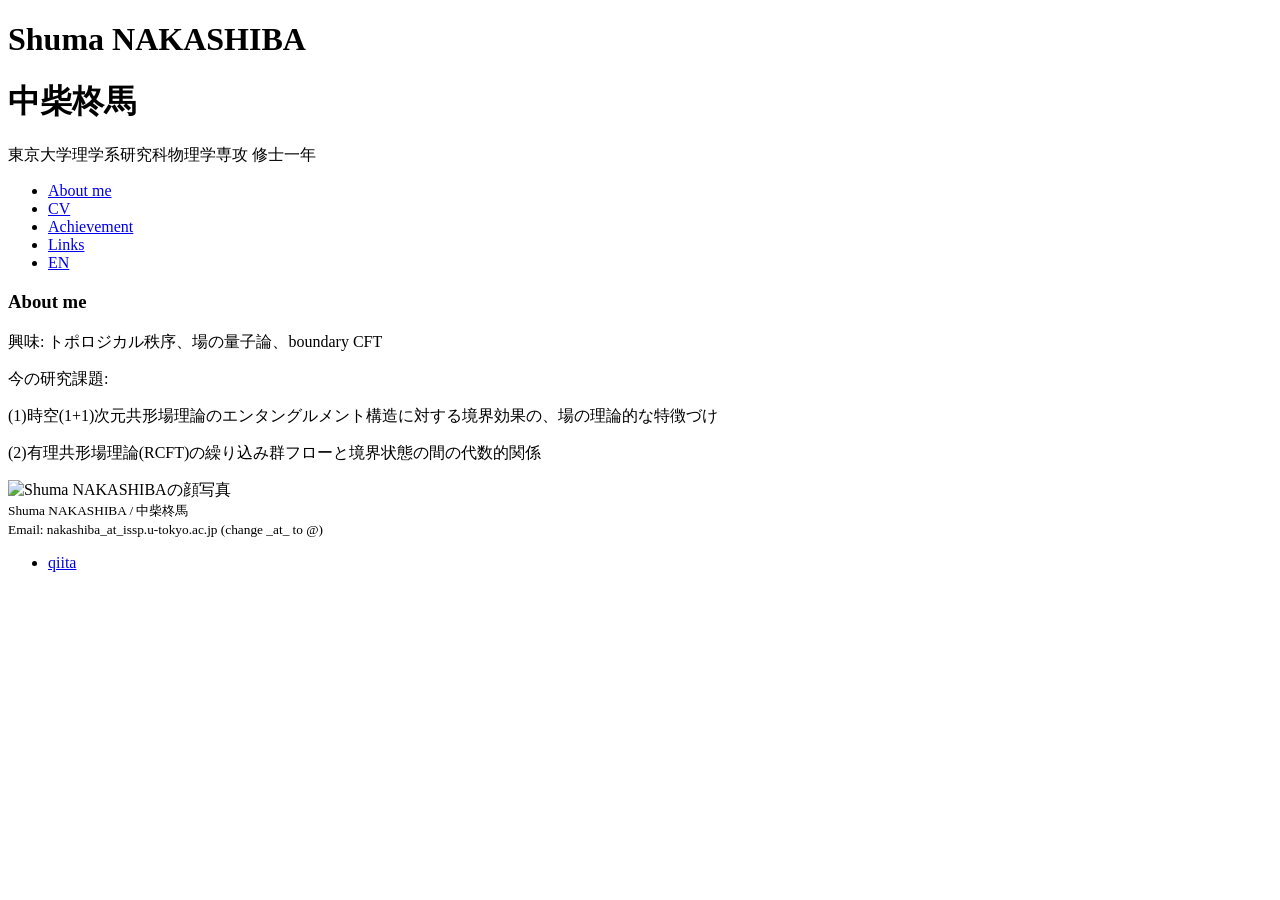
==== index.html @ 8781d97a "Add initial HTML structure for personal webpage" ====
<!DOCTYPE html>
<html lang="ja">
<head>
    <meta charset="UTF-8">
    <meta name="description" content="Shuma NAKASHIBA's webpage">
    <meta name="viewport" content="width=device-width, initial-scale=1.0">
    <title>Shuma NAKASHIBA - About me</title>
    <link rel="stylesheet" href="css/nayustyle2.css">
</head>
<body>
    <header>
        <h1>Shuma NAKASHIBA</h1>
        <h1>中柴柊馬</h1>
        <p>東京大学理学系研究科物理学専攻 修士一年　</p>
        <nav>
            <ul style="flex-wrap: wrap;">
                <li><a href="index.html" class="btn">About me</a></li>
                <li><a href="cv.html" class="btn">CV</a></li>
                <li><a href="achievement.html" class="btn">Achievement</a></li>
                <li><a href="links.html" class="btn2">Links</a></li>
                <li><a href="english.html" class="btn">EN</a></li>
            </ul>
        </nav>
    </header>

    <div id="contents">
        <main>
            <section id="about">
                <h3>About me</h3>
                <div class="profile-container">
                    <div class="profile-text">
                        <p>興味: トポロジカル秩序、場の量子論、boundary CFT </p>
                        <p>今の研究課題:</p>
                        <p>(1)時空(1+1)次元共形場理論のエンタングルメント構造に対する境界効果の、場の理論的な特徴づけ</p>
                        <p>(2)有理共形場理論(RCFT)の繰り込み群フローと境界状態の間の代数的関係</p>
                    </div>
                    <div class="profile-image">
                        <img src="face.jpg" alt="Shuma NAKASHIBAの顔写真">
                    </div>
                </div>
            </section>
        </main>
    </div>

    <footer>
        <small>Shuma NAKASHIBA / 中柴柊馬 <br>
        Email: nakashiba_at_issp.u-tokyo.ac.jp (change _at_ to @)</small>
    </footer>
    <div class="pagetop"><a href="#"><i class="fas fa-angle-double-up"></i></a></div>

    <div id="menubar">
        <nav>
            <ul>
                <li><a href="https://qiita.com/shunakashure1">qiita</a></li>
            </ul>
        </nav>
    </div>
    <div id="menubar_hdr">
        <span></span><span></span><span></span>
    </div>

    <script src="https://ajax.googleapis.com/ajax/libs/jquery/3.6.0/jquery.min.js"></script>
    <script src="js/main.js"></script>
</body>
</html>
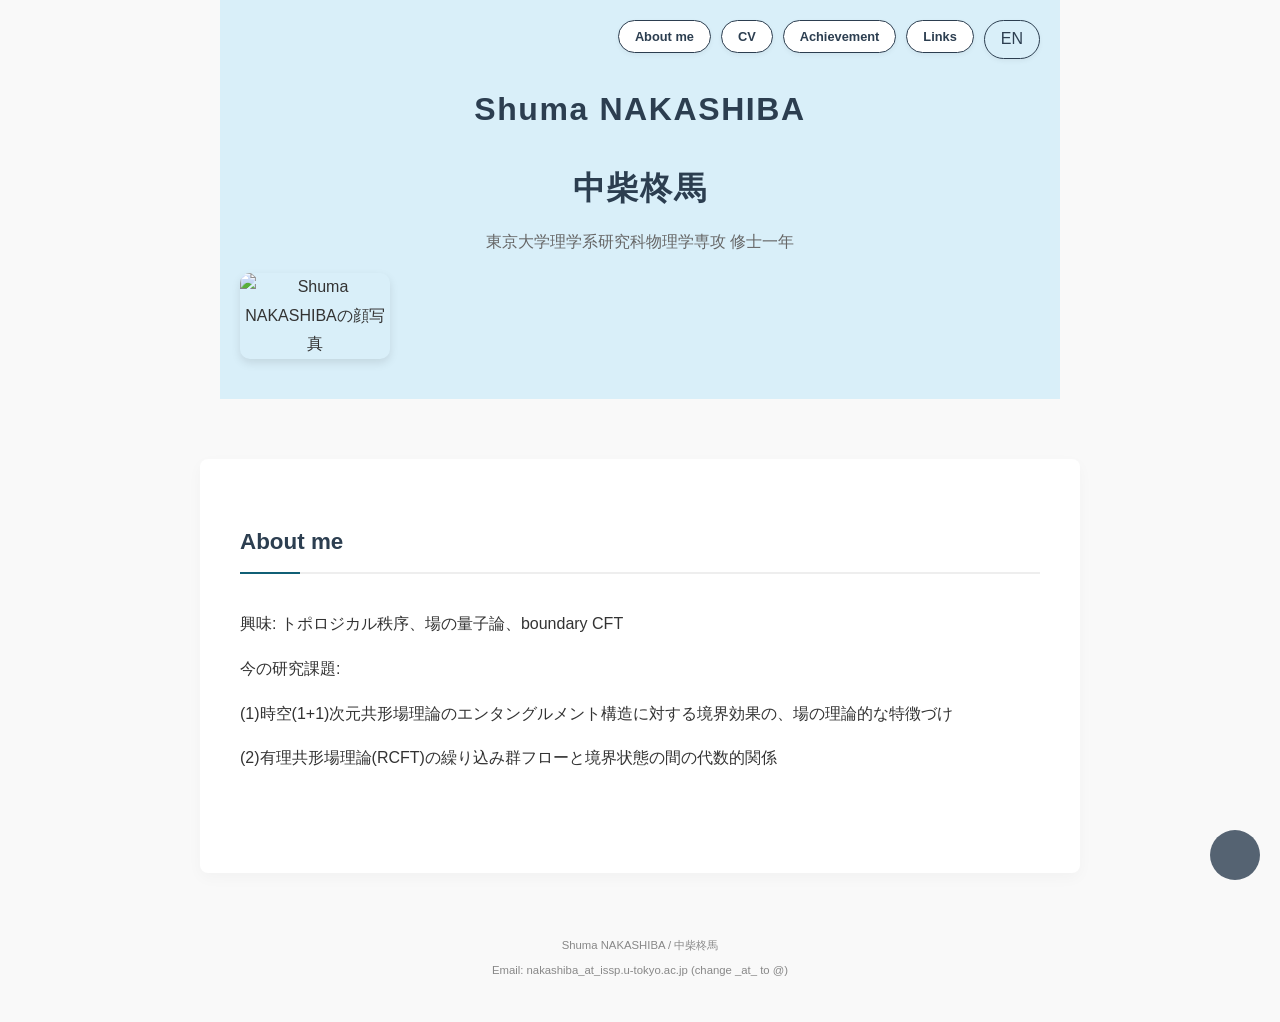
==== commit 9b6121ac: "modify miscs" ====
--- a/index.html
+++ b/index.html
@@ -17,10 +17,13 @@
                 <li><a href="index.html" class="btn">About me</a></li>
                 <li><a href="cv.html" class="btn">CV</a></li>
                 <li><a href="achievement.html" class="btn">Achievement</a></li>
-                <li><a href="links.html" class="btn2">Links</a></li>
-                <li><a href="english.html" class="btn">EN</a></li>
+                <li><a href="links.html" class="btn">Links</a></li>
+                <li><a href="english.html" class="btn2">EN</a></li>
             </ul>
         </nav>
+        <div class="profile-image">
+                <img src="face.jpg" alt="Shuma NAKASHIBAの顔写真">
+        </div>
     </header>
 
     <div id="contents">
@@ -33,9 +36,6 @@
                         <p>今の研究課題:</p>
                         <p>(1)時空(1+1)次元共形場理論のエンタングルメント構造に対する境界効果の、場の理論的な特徴づけ</p>
                         <p>(2)有理共形場理論(RCFT)の繰り込み群フローと境界状態の間の代数的関係</p>
-                    </div>
-                    <div class="profile-image">
-                        <img src="face.jpg" alt="Shuma NAKASHIBAの顔写真">
                     </div>
                 </div>
             </section>
--- a/css/nayustyle2.css
+++ b/css/nayustyle2.css
@@ -0,0 +1,257 @@
+@charset "UTF-8";
+
+/* =========================================
+   ベーススタイル
+   ========================================= */
+:root {
+    --primary-color: #2c3e50;
+    --accent-color: #105F75;
+    --bg-color: #f9f9f9;
+    --surface-color: #ffffff;
+    --text-color: #333333;
+    --font-base: "Helvetica Neue", Arial, sans-serif;
+}
+
+body {
+    font-family: var(--font-base);
+    color: var(--text-color);
+    background-color: var(--bg-color);
+    line-height: 1.8;
+    margin: 0;
+    padding: 0;
+}
+
+a {
+    color: var(--accent-color);
+    text-decoration: none;
+    transition: color 0.3s;
+}
+
+a:hover {
+    text-decoration: underline;
+}
+
+/* =========================================
+   ヘッダー (Header) - 右上配置設定を追加
+   ========================================= */
+header {
+    /* 子要素(nav)を絶対配置するための基準点にします */
+    position: relative; 
+    background-color: #D9EFF9;
+    max-width: 800px;
+    margin: 0 auto 60px;
+    padding: 60px 20px 40px;
+    text-align: center;
+}
+
+header h1 {
+    font-size: 2rem;
+    color: var(--primary-color);
+    margin-bottom: 10px;
+    letter-spacing: 0.05em;
+}
+
+header p {
+    font-size: 1rem;
+    color: #666;
+    margin-top: 0;
+}
+
+/* ナビゲーション（ボタンエリア） */
+header nav ul {
+    list-style: none;
+    padding: 0;
+    margin: 0;
+    display: flex;
+    justify-content: center;
+    gap: 10px; /* ボタン同士の間隔も少し狭く */
+}
+
+/* ★ PC画面（幅600px以上）でのみ「右上」に固定する設定 */
+@media (min-width: 600px) {
+    header nav {
+        position: absolute; /* 絶対配置 */
+        top: 20px;          /* 上端からの距離 */
+        right: 20px;        /* 右端からの距離 */
+    }
+}
+
+/* スマホ画面（幅600px未満）ではタイトルの下に配置（重なり防止） */
+@media (max-width: 599px) {
+    header nav {
+        margin-top: 20px; /* タイトルとの隙間 */
+    }
+}
+
+/* =========================================
+   ★ アニメーション付きボタン (.btn) - 小さく修正
+   ========================================= */
+.btn {
+    display: inline-block;
+    
+    /* サイズを小さく調整 */
+    padding: 4px 16px;    /* 内側の余白を減らす */
+    font-size: 0.8rem;    /* 文字サイズを小さく */
+    
+    background-color: #fff;
+    color: var(--primary-color);
+    border: 1px solid var(--primary-color);
+    border-radius: 50px;
+    font-weight: bold;
+    text-decoration: none !important;
+    
+    /* アニメーション設定 */
+    transition: all 0.3s ease;
+    box-shadow: 0 2px 5px rgba(0,0,0,0.05);
+}
+
+.btn2 {
+    display: inline-block;
+    
+    /* サイズを小さく調整 */
+    padding: 4px 16px;    /* 内側の余白を減らす */
+    font-size: 1.0rem;    /* 文字サイズを小さく */
+    
+    color: var(--primary-color);
+    border: 0.5px solid var(--primary-color);
+    border-radius: 50px;
+    text-decoration: none !important;
+    
+    /* アニメーション設定 */
+    transition: all 0.3s ease;
+    box-shadow: 0 2px 5px rgba(0,0,0,0.05);
+}
+
+/* ホバー時の変化（維持） */
+.btn:hover {
+    background-color: var(--primary-color);
+    color: #fff;
+    transform: translateY(-2px); /* 浮き上がり幅も少し控えめに */
+    box-shadow: 0 4px 10px rgba(0,0,0,0.2);
+}
+
+.btn2:hover {
+    color: #fff;
+    transform: translateY(-2px); /* 浮き上がり幅も少し控えめに */
+    box-shadow: 0 4px 10px rgba(0,0,0,0.2);
+}
+
+/* =========================================
+   メインコンテンツ (Main)
+   ========================================= */
+#contents {
+    max-width: 800px;
+    margin: 0 auto 60px;
+    padding: 40px;
+    background-color: var(--surface-color);
+    border-radius: 8px;
+    box-shadow: 0 5px 15px rgba(0,0,0,0.03);
+}
+
+/* スマホ対応 */
+@media (max-width: 600px) {
+    header, #contents {
+        padding-left: 15px;
+        padding-right: 15px;
+    }
+    #contents {
+        padding: 20px;
+    }
+}
+
+section { margin-bottom: 50px; }
+
+h3 {
+    font-size: 1.4rem;
+    color: var(--primary-color);
+    border-bottom: 2px solid #eee;
+    padding-bottom: 10px;
+    margin-bottom: 20px;
+    position: relative;
+}
+
+h3::after {
+    content: '';
+    position: absolute;
+    bottom: -2px;
+    left: 0;
+    width: 60px;
+    height: 2px;
+    background-color: var(--accent-color);
+}
+
+section p { margin-bottom: 10px; }
+section p a { font-weight: 500; }
+
+footer {
+    max-width: 800px;
+    margin: 0 auto;
+    text-align: center;
+    padding-bottom: 40px;
+    color: #888;
+    font-size: 0.85rem;
+}
+
+/* ページトップボタンなど */
+.pagetop {
+    position: fixed;
+    bottom: 20px;
+    right: 20px;
+}
+.pagetop a {
+    display: block;
+    width: 50px;
+    height: 50px;
+    background: var(--primary-color);
+    color: #fff;
+    text-align: center;
+    line-height: 50px;
+    border-radius: 50%;
+    opacity: 0.8;
+    transition: opacity 0.3s;
+}
+.pagetop a:hover { opacity: 1; }
+
+#menubar { display: none; }
+
+/* =========================================
+   プロフィールエリア (Profile Container)
+   ========================================= */
+.profile-container {
+    display: flex;
+    align-items: center; /* 縦方向の中央揃え */
+    gap: 30px;           /* テキストと写真の間の余白 */
+    flex-wrap: wrap;     /* 画面が狭い時に折り返す */
+}
+
+.profile-text {
+    flex: 1;             /* 残りのスペースを埋める */
+    min-width: 250px;    /* スマホなどで折り返す基準の幅 */
+}
+
+.profile-image {
+    flex-shrink: 0;
+    width: 150px;        /* 顔写真のサイズ（お好みで調整してください） */
+    text-align: center;
+}
+
+.profile-image img {
+    width: 100%;
+    height: auto;
+    border-radius: 10px; /* ★ 50% から 15px に変更（数字を大きくするとより丸くなります） */
+    box-shadow: 0 4px 10px rgba(0,0,0,0.1);
+    object-fit: cover;
+    aspect-ratio: 1 / 1;
+}
+
+/* スマホ対応（画面幅が600px以下の場合のレイアウト） */
+@media (max-width: 600px) {
+    .profile-container {
+        /* スマホでは写真をテキストの上に配置する */
+        flex-direction: column-reverse; 
+    }
+    .profile-image {
+        margin-bottom: 20px;
+        width: 120px;    /* スマホでは少し写真を小さくする */
+    }
+}
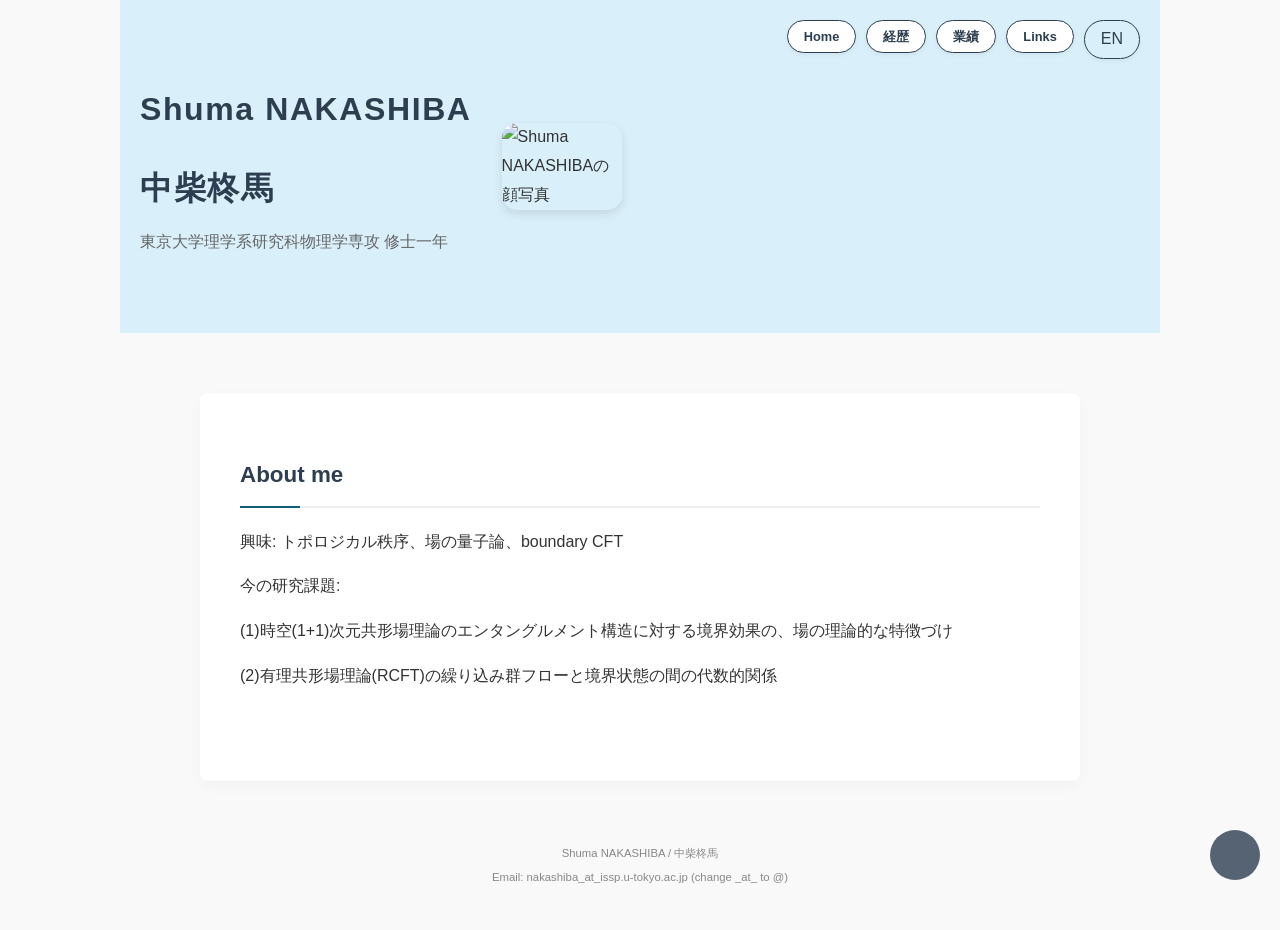
==== commit 78c27ea1: "adjust img position" ====
--- a/index.html
+++ b/index.html
@@ -9,21 +9,28 @@
 </head>
 <body>
     <header>
-        <h1>Shuma NAKASHIBA</h1>
-        <h1>中柴柊馬</h1>
-        <p>東京大学理学系研究科物理学専攻 修士一年　</p>
+        <div class="header-profile-container">
+            
+            <div class="header-profile-text">
+                <h1>Shuma NAKASHIBA</h1>
+                <h1>中柴柊馬</h1>
+                <p>東京大学理学系研究科物理学専攻 修士一年　</p>
+                </div>
+
+            <div class="header-photo">
+                <img src="face.jpg" alt="Shuma NAKASHIBAの顔写真">
+                </div>
+        </div>
+
         <nav>
             <ul style="flex-wrap: wrap;">
-                <li><a href="index.html" class="btn">About me</a></li>
-                <li><a href="cv.html" class="btn">CV</a></li>
-                <li><a href="achievement.html" class="btn">Achievement</a></li>
+                <li><a href="index.html" class="btn">Home</a></li>
+                <li><a href="cv.html" class="btn">経歴</a></li>
+                <li><a href="achievement.html" class="btn">業績</a></li>
                 <li><a href="links.html" class="btn">Links</a></li>
                 <li><a href="english.html" class="btn2">EN</a></li>
             </ul>
         </nav>
-        <div class="profile-image">
-                <img src="face.jpg" alt="Shuma NAKASHIBAの顔写真">
-        </div>
     </header>
 
     <div id="contents">
--- a/css/nayustyle2.css
+++ b/css/nayustyle2.css
@@ -215,43 +215,67 @@
 #menubar { display: none; }
 
 /* =========================================
-   プロフィールエリア (Profile Container)
-   ========================================= */
-.profile-container {
+   ヘッダー内プロフィール (Header Profile) - 新規追加
+   ========================================= */
+.header-profile-container {
     display: flex;
-    align-items: center; /* 縦方向の中央揃え */
-    gap: 30px;           /* テキストと写真の間の余白 */
-    flex-wrap: wrap;     /* 画面が狭い時に折り返す */
-}
-
-.profile-text {
-    flex: 1;             /* 残りのスペースを埋める */
-    min-width: 250px;    /* スマホなどで折り返す基準の幅 */
-}
-
-.profile-image {
+    align-items: center;    /* 縦方向中央揃え */
+    justify-content: center; /* 横方向中央揃え（元のtext-align:centerを維持） */
+    gap: 30px;              /* テキストと写真の間隔 */
+    margin-bottom: 20px;     /* ナビゲーションとの間隔 */
+}
+
+.header-profile-text {
+    text-align: left;       /* 名前テキストは左揃えにする */
+}
+
+/* ヘッダー内のh1, pのスタイルを微調整（元のtext-align:centerを上書き） */
+header .header-profile-text h1,
+header .header-profile-text p {
+    text-align: left;
+    margin-left: 0;
+    margin-right: 0;
+}
+
+.header-photo {
     flex-shrink: 0;
-    width: 150px;        /* 顔写真のサイズ（お好みで調整してください） */
-    text-align: center;
-}
-
-.profile-image img {
+    width: 120px;           /* ヘッダー用に少し小さく調整 (About meは150pxだった) */
+}
+
+.header-photo img {
     width: 100%;
     height: auto;
-    border-radius: 10px; /* ★ 50% から 15px に変更（数字を大きくするとより丸くなります） */
-    box-shadow: 0 4px 10px rgba(0,0,0,0.1);
-    object-fit: cover;
-    aspect-ratio: 1 / 1;
-}
-
-/* スマホ対応（画面幅が600px以下の場合のレイアウト） */
-@media (max-width: 600px) {
-    .profile-container {
-        /* スマホでは写真をテキストの上に配置する */
-        flex-direction: column-reverse; 
-    }
-    .profile-image {
-        margin-bottom: 20px;
-        width: 120px;    /* スマホでは少し写真を小さくする */
-    }
-}
+    border-radius: 15px;     /* 角丸スクエアを維持 */
+    box-shadow: 0 4px 10px rgba(0,0,0,0.1); /* 影を維持 */
+    object-fit: cover;      /* 自動トリミングを維持 */
+    aspect-ratio: 1 / 1;    /* 正方形を維持 */
+}
+
+/* PC画面（幅600px以上）での調整 */
+@media (min-width: 600px) {
+    header {
+        /* 右上に固定されているナビゲーションとの重なりを防ぐため、右側の余白を大きく確保 */
+        padding-right: 220px; /* ナビゲーションの幅に合わせて調整 */
+    }
+    .header-profile-container {
+        justify-content: flex-start; /* PCでは左寄せにしてスペースを有効活用 */
+        text-align: left;
+    }
+}
+
+/* スマホ画面（幅600px未満）での調整 */
+@media (max-width: 599px) {
+    .header-profile-container {
+        flex-direction: column; /* スマホでは縦並び（名前の下に写真）にする */
+        gap: 15px;             /* 間隔を狭く */
+        text-align: center;
+    }
+    .header-profile-text,
+    header .header-profile-text h1,
+    header .header-profile-text p {
+        text-align: center;    /* スマホではテキストもセンター揃え */
+    }
+    .header-photo {
+        width: 100px;           /* スマホでは写真をさらに少し小さく */
+    }
+}
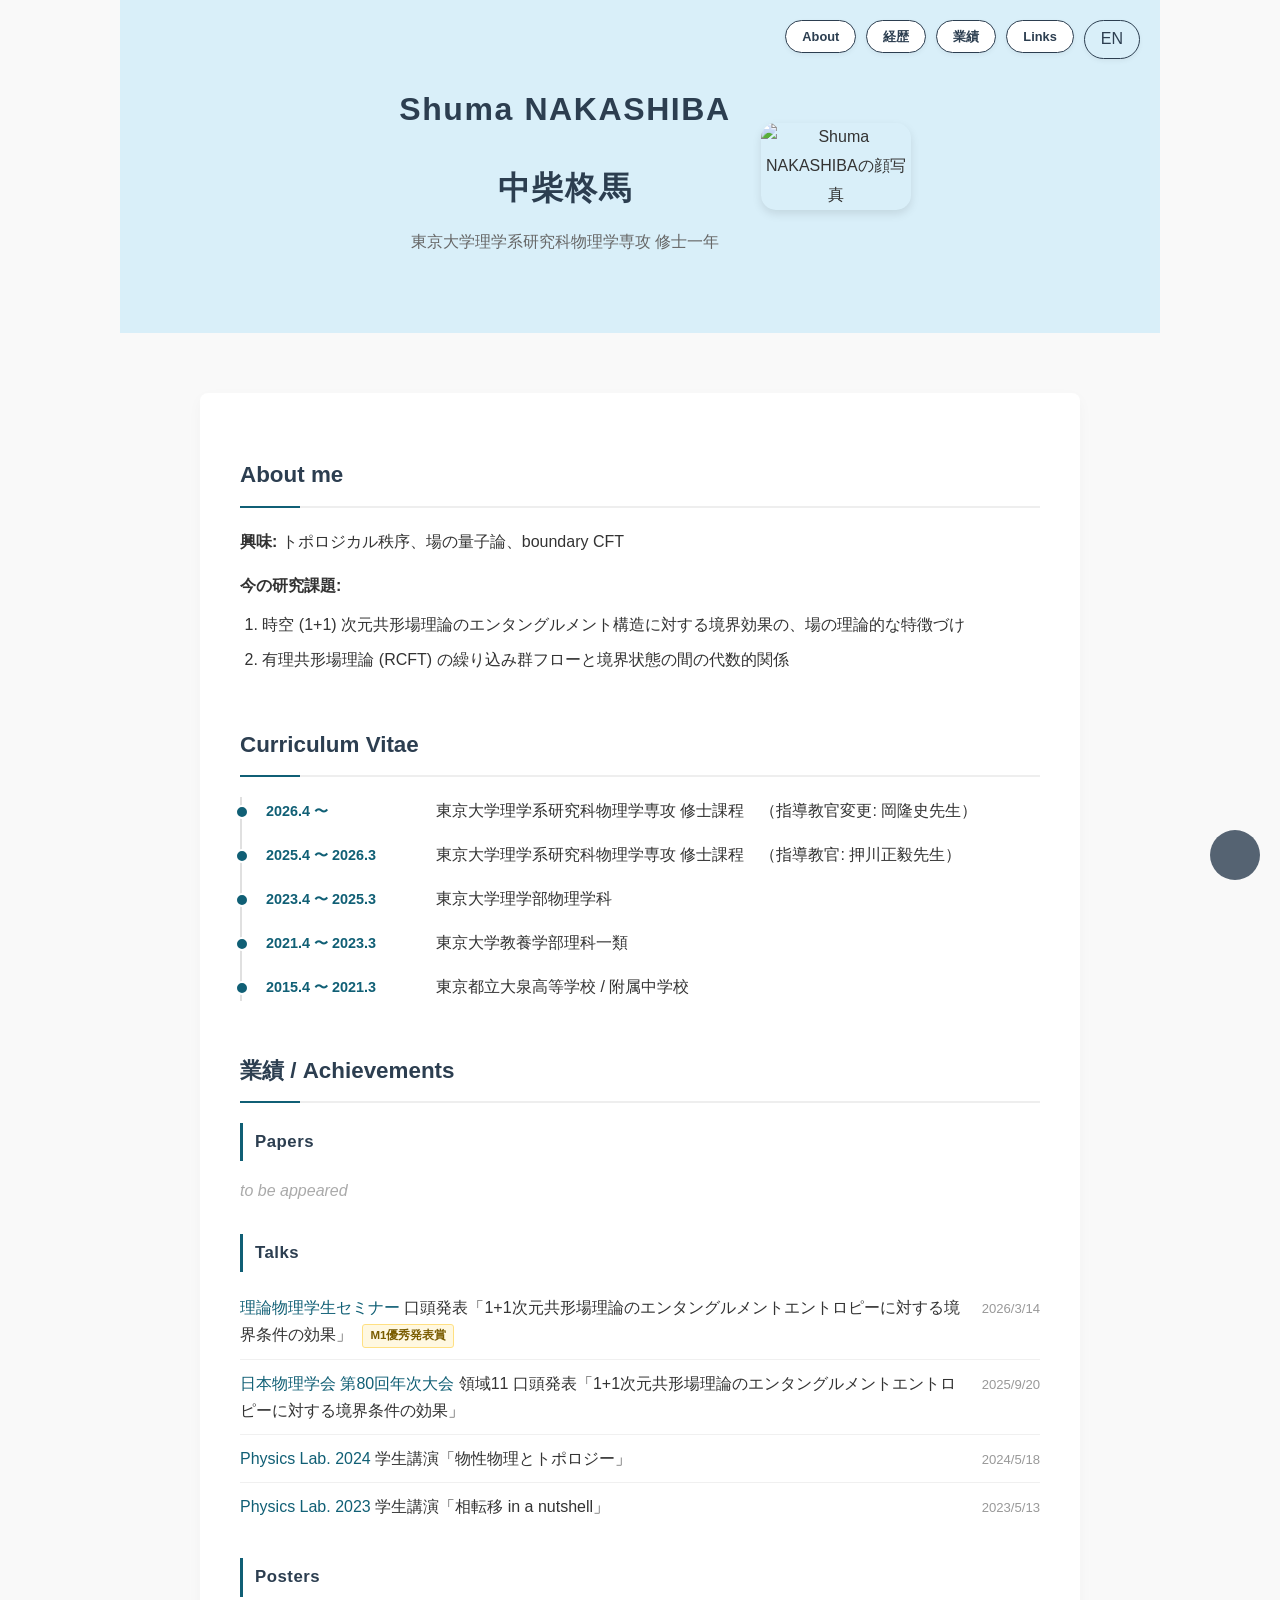
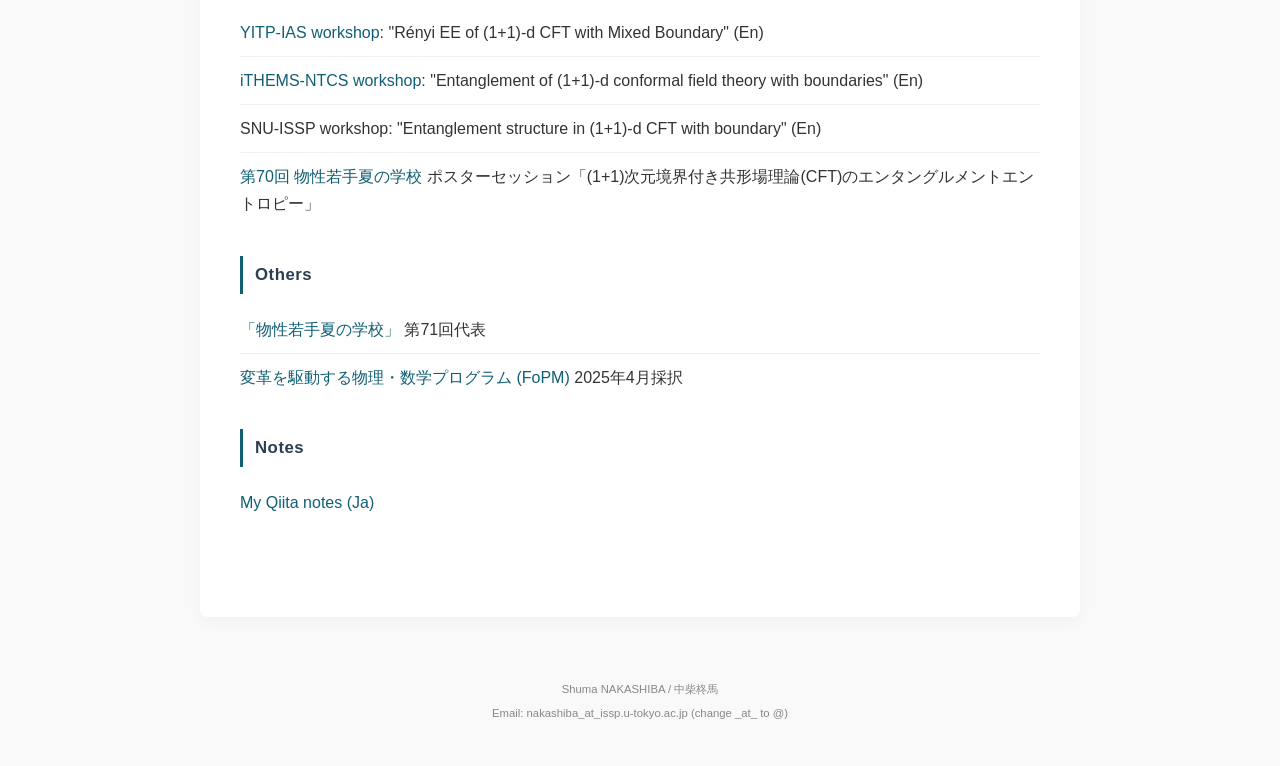
==== commit 95549acf: "changed using claude" ====
--- a/index.html
+++ b/index.html
@@ -4,29 +4,26 @@
     <meta charset="UTF-8">
     <meta name="description" content="Shuma NAKASHIBA's webpage">
     <meta name="viewport" content="width=device-width, initial-scale=1.0">
-    <title>Shuma NAKASHIBA - About me</title>
+    <title>Shuma NAKASHIBA</title>
     <link rel="stylesheet" href="css/nayustyle2.css">
 </head>
 <body>
     <header>
         <div class="header-profile-container">
-            
             <div class="header-profile-text">
                 <h1>Shuma NAKASHIBA</h1>
                 <h1>中柴柊馬</h1>
-                <p>東京大学理学系研究科物理学専攻 修士一年　</p>
-                </div>
-
+                <p>東京大学理学系研究科物理学専攻 修士一年</p>
+            </div>
             <div class="header-photo">
                 <img src="face.jpg" alt="Shuma NAKASHIBAの顔写真">
-                </div>
+            </div>
         </div>
-
         <nav>
             <ul style="flex-wrap: wrap;">
-                <li><a href="index.html" class="btn">Home</a></li>
-                <li><a href="cv.html" class="btn">経歴</a></li>
-                <li><a href="achievement.html" class="btn">業績</a></li>
+                <li><a href="#about" class="btn">About</a></li>
+                <li><a href="#cv" class="btn">経歴</a></li>
+                <li><a href="#achievements" class="btn">業績</a></li>
                 <li><a href="links.html" class="btn">Links</a></li>
                 <li><a href="english.html" class="btn2">EN</a></li>
             </ul>
@@ -35,16 +32,145 @@
 
     <div id="contents">
         <main>
+
+            <!-- ===== About ===== -->
             <section id="about">
                 <h3>About me</h3>
-                <div class="profile-container">
-                    <div class="profile-text">
-                        <p>興味: トポロジカル秩序、場の量子論、boundary CFT </p>
-                        <p>今の研究課題:</p>
-                        <p>(1)時空(1+1)次元共形場理論のエンタングルメント構造に対する境界効果の、場の理論的な特徴づけ</p>
-                        <p>(2)有理共形場理論(RCFT)の繰り込み群フローと境界状態の間の代数的関係</p>
+                <p><strong>興味:</strong> トポロジカル秩序、場の量子論、boundary CFT</p>
+                <p><strong>今の研究課題:</strong></p>
+                <ol class="research-list">
+                    <li>時空 (1+1) 次元共形場理論のエンタングルメント構造に対する境界効果の、場の理論的な特徴づけ</li>
+                    <li>有理共形場理論 (RCFT) の繰り込み群フローと境界状態の間の代数的関係</li>
+                </ol>
+            </section>
+
+            <!-- ===== CV ===== -->
+            <section id="cv">
+                <h3>Curriculum Vitae</h3>
+                <div class="timeline">
+                    <div class="timeline-item">
+                        <span class="timeline-year">2026.4 〜</span>
+                        <span class="timeline-desc">東京大学理学系研究科物理学専攻 修士課程　（指導教官変更: 岡隆史先生）</span>
+                    </div>
+                    <div class="timeline-item">
+                        <span class="timeline-year">2025.4 〜 2026.3</span>
+                        <span class="timeline-desc">東京大学理学系研究科物理学専攻 修士課程　（指導教官: 押川正毅先生）</span>
+                    </div>
+                    <div class="timeline-item">
+                        <span class="timeline-year">2023.4 〜 2025.3</span>
+                        <span class="timeline-desc">東京大学理学部物理学科</span>
+                    </div>
+                    <div class="timeline-item">
+                        <span class="timeline-year">2021.4 〜 2023.3</span>
+                        <span class="timeline-desc">東京大学教養学部理科一類</span>
+                    </div>
+                    <div class="timeline-item">
+                        <span class="timeline-year">2015.4 〜 2021.3</span>
+                        <span class="timeline-desc">東京都立大泉高等学校 / 附属中学校</span>
                     </div>
                 </div>
+            </section>
+
+            <!-- ===== Achievements ===== -->
+            <section id="achievements">
+                <h3>業績 / Achievements</h3>
+
+                <div class="subsection">
+                    <h4>Papers</h4>
+                    <p class="placeholder">to be appeared</p>
+                </div>
+
+                <div class="subsection">
+                    <h4>Talks</h4>
+                    <ul class="achievement-list">
+                        <li>
+                            <div class="ach-title">
+                                <a href="https://indico.global/event/15508/">理論物理学生セミナー</a>
+                                口頭発表「1+1次元共形場理論のエンタングルメントエントロピーに対する境界条件の効果」
+                                <span class="award">M1優秀発表賞</span>
+                            </div>
+                            <span class="date">2026/3/14</span>
+                        </li>
+                        <li>
+                            <div class="ach-title">
+                                <a href="https://www.jps.or.jp/activities/meetings/annual/annual-index.php">日本物理学会 第80回年次大会</a>
+                                領域11 口頭発表「1+1次元共形場理論のエンタングルメントエントロピーに対する境界条件の効果」
+                            </div>
+                            <span class="date">2025/9/20</span>
+                        </li>
+                        <li>
+                            <div class="ach-title">
+                                <a href="https://event.phys.s.u-tokyo.ac.jp/physlab2024/">Physics Lab. 2024</a>
+                                学生講演「物性物理とトポロジー」
+                            </div>
+                            <span class="date">2024/5/18</span>
+                        </li>
+                        <li>
+                            <div class="ach-title">
+                                <a href="https://event.phys.s.u-tokyo.ac.jp/physlab2023/">Physics Lab. 2023</a>
+                                学生講演「相転移 in a nutshell」
+                            </div>
+                            <span class="date">2023/5/13</span>
+                        </li>
+                    </ul>
+                </div>
+
+                <div class="subsection">
+                    <h4>Posters</h4>
+                    <ul class="achievement-list">
+                        <li>
+                            <div class="ach-title">
+                                <a href="https://indico.yukawa.kyoto-u.ac.jp/event/57/timetable/#20260303">YITP-IAS workshop</a>:
+                                "Rényi EE of (1+1)-d CFT with Mixed Boundary" (En)
+                            </div>
+                        </li>
+                        <li>
+                            <div class="ach-title">
+                                <a href="https://www.topoquantum.vip/inworkshop/">iTHEMS-NTCS workshop</a>:
+                                "Entanglement of (1+1)-d conformal field theory with boundaries" (En)
+                            </div>
+                        </li>
+                        <li>
+                            <div class="ach-title">
+                                SNU-ISSP workshop: "Entanglement structure in (1+1)-d CFT with boundary" (En)
+                            </div>
+                        </li>
+                        <li>
+                            <div class="ach-title">
+                                <a href="https://event.phys.s.u-tokyo.ac.jp/physlab2024/">第70回 物性若手夏の学校</a>
+                                ポスターセッション「(1+1)次元境界付き共形場理論(CFT)のエンタングルメントエントロピー」
+                            </div>
+                        </li>
+                    </ul>
+                </div>
+
+                <div class="subsection">
+                    <h4>Others</h4>
+                    <ul class="achievement-list">
+                        <li>
+                            <div class="ach-title">
+                                <a href="https://cmpss.jp/index.php">「物性若手夏の学校」</a> 第71回代表
+                            </div>
+                        </li>
+                        <li>
+                            <div class="ach-title">
+                                <a href="https://www.s.u-tokyo.ac.jp/ja/FoPM/">変革を駆動する物理・数学プログラム (FoPM)</a> 2025年4月採択
+                            </div>
+                        </li>
+                    </ul>
+                </div>
+
+                <div class="subsection">
+                    <h4>Notes</h4>
+                    <ul class="achievement-list">
+                        <li>
+                            <div class="ach-title">
+                                <a href="https://qiita.com/shunakashure1">My Qiita notes (Ja)</a>
+                            </div>
+                        </li>
+                    </ul>
+                </div>
+
             </section>
         </main>
     </div>
@@ -55,17 +181,6 @@
     </footer>
     <div class="pagetop"><a href="#"><i class="fas fa-angle-double-up"></i></a></div>
 
-    <div id="menubar">
-        <nav>
-            <ul>
-                <li><a href="https://qiita.com/shunakashure1">qiita</a></li>
-            </ul>
-        </nav>
-    </div>
-    <div id="menubar_hdr">
-        <span></span><span></span><span></span>
-    </div>
-
     <script src="https://ajax.googleapis.com/ajax/libs/jquery/3.6.0/jquery.min.js"></script>
     <script src="js/main.js"></script>
 </body>
--- a/css/nayustyle2.css
+++ b/css/nayustyle2.css
@@ -226,20 +226,25 @@
 }
 
 .header-profile-text {
-    text-align: left;       /* 名前テキストは左揃えにする */
-}
-
-/* ヘッダー内のh1, pのスタイルを微調整（元のtext-align:centerを上書き） */
-header .header-profile-text h1,
-header .header-profile-text p {
-    text-align: left;
+    text-align: center;       /* ★ 中央揃えに変更 */
+}
+
+/* ヘッダー内のh1, pのスタイルを微調整 */
+header .header-profile-text h1 {
+    text-align: center;       /* ★ h1（名前）を中央揃えに変更 */
     margin-left: 0;
     margin-right: 0;
 }
 
+header .header-profile-text p {
+    text-align: center;       /* ★ 所属のpタグも中央揃え（もし左揃えのままがよければ left にしてください） */
+    margin-left: 0;
+    margin-right: 0;
+}
+
 .header-photo {
     flex-shrink: 0;
-    width: 120px;           /* ヘッダー用に少し小さく調整 (About meは150pxだった) */
+    width: 150px;           /* ヘッダー用に少し小さく調整 (About meは150pxだった) */
 }
 
 .header-photo img {
@@ -258,8 +263,14 @@
         padding-right: 220px; /* ナビゲーションの幅に合わせて調整 */
     }
     .header-profile-container {
-        justify-content: flex-start; /* PCでは左寄せにしてスペースを有効活用 */
-        text-align: left;
+        justify-content: center; 
+        text-align: center;
+    }
+    .header-profile-container::before {
+        content: "";
+        display: block;
+        width: 200px;  /* 右側の写真（.header-photo）と同じ幅に設定 */
+        flex-shrink: 0;
     }
 }
 
@@ -276,6 +287,147 @@
         text-align: center;    /* スマホではテキストもセンター揃え */
     }
     .header-photo {
-        width: 100px;           /* スマホでは写真をさらに少し小さく */
+        width: 120px;           /* スマホでは写真をさらに少し小さく */
+    }
+}
+
+/* =========================================
+   研究課題リスト (Research list)
+   ========================================= */
+.research-list {
+    padding-left: 1.4em;
+    margin: 0;
+}
+.research-list li {
+    margin-bottom: 6px;
+    line-height: 1.8;
+}
+
+/* =========================================
+   タイムライン (Timeline)
+   ========================================= */
+.timeline {
+    position: relative;
+    padding-left: 24px;
+    border-left: 2px solid #e0e0e0;
+}
+
+.timeline-item {
+    display: flex;
+    gap: 20px;
+    margin-bottom: 16px;
+    position: relative;
+}
+
+.timeline-item::before {
+    content: '';
+    position: absolute;
+    left: -31px;
+    top: 8px;
+    width: 10px;
+    height: 10px;
+    background-color: var(--accent-color);
+    border-radius: 50%;
+    border: 2px solid var(--surface-color);
+}
+
+.timeline-year {
+    flex-shrink: 0;
+    min-width: 150px;
+    font-weight: 600;
+    color: var(--accent-color);
+    font-size: 0.9rem;
+    padding-top: 2px;
+}
+
+.timeline-desc {
+    line-height: 1.7;
+    color: var(--text-color);
+}
+
+@media (max-width: 599px) {
+    .timeline-item {
+        flex-direction: column;
+        gap: 2px;
+    }
+    .timeline-year {
+        min-width: auto;
+    }
+}
+
+/* =========================================
+   業績サブセクション (Achievement subsections)
+   ========================================= */
+.subsection {
+    margin-bottom: 28px;
+}
+
+.subsection h4 {
+    font-size: 1.05rem;
+    font-weight: 700;
+    color: var(--primary-color);
+    margin: 0 0 12px 0;
+    padding: 4px 0 4px 12px;
+    border-left: 3px solid var(--accent-color);
+    letter-spacing: 0.03em;
+}
+
+.placeholder {
+    color: #aaa;
+    font-style: italic;
+}
+
+/* =========================================
+   業績リスト (Achievement list)
+   ========================================= */
+.achievement-list {
+    list-style: none;
+    padding: 0;
+    margin: 0;
+}
+
+.achievement-list li {
+    display: flex;
+    justify-content: space-between;
+    align-items: baseline;
+    gap: 16px;
+    padding: 10px 0;
+    border-bottom: 1px solid #f0f0f0;
+    line-height: 1.7;
+}
+
+.achievement-list li:last-child {
+    border-bottom: none;
+}
+
+.ach-title {
+    flex: 1;
+}
+
+.date {
+    flex-shrink: 0;
+    font-size: 0.82rem;
+    color: #999;
+    white-space: nowrap;
+}
+
+.award {
+    display: inline-block;
+    font-size: 0.72rem;
+    font-weight: 600;
+    background-color: #fff8e1;
+    color: #7a5c00;
+    border: 1px solid #ffe082;
+    padding: 1px 7px;
+    border-radius: 3px;
+    margin-left: 6px;
+    vertical-align: middle;
+    white-space: nowrap;
+}
+
+@media (max-width: 599px) {
+    .achievement-list li {
+        flex-direction: column;
+        gap: 4px;
     }
 }
